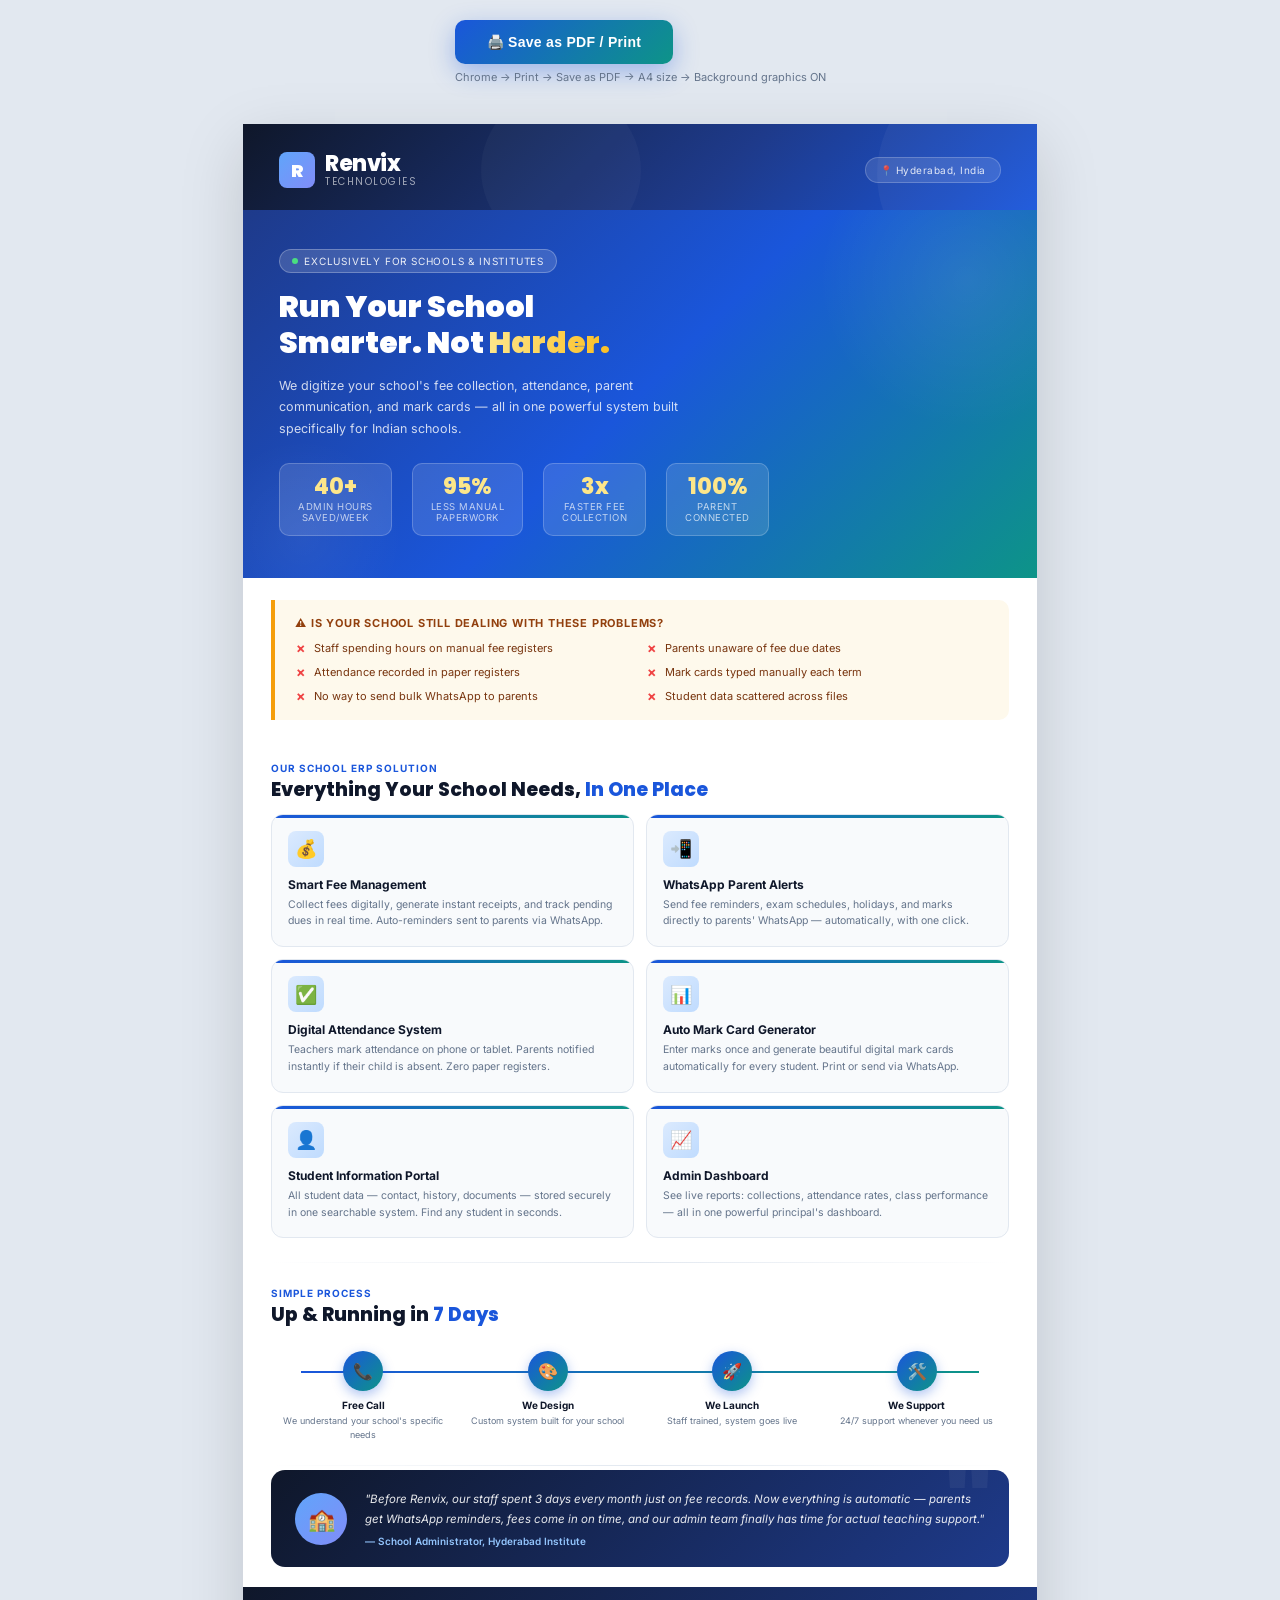
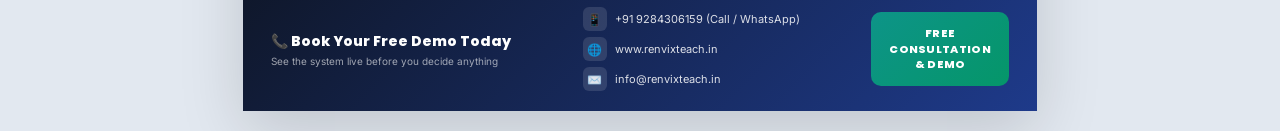
==== brochure-school.html @ f48c3bbe "Add school brochure page and link it from the landing page services and solutions" ====
<!DOCTYPE html>
<html lang="en">
<head>
  <meta charset="UTF-8">
  <meta name="viewport" content="width=device-width, initial-scale=1.0">
  <title>Renvix Technologies — School Brochure</title>
  <link href="https://fonts.googleapis.com/css2?family=Inter:wght@300;400;500;600;700;800;900&family=Poppins:wght@400;600;700;800;900&display=swap" rel="stylesheet">
  <style>
    * {
      margin: 0;
      padding: 0;
      box-sizing: border-box;
      -webkit-print-color-adjust: exact;
      print-color-adjust: exact;
    }

    :root {
      --blue:    #1a56db;
      --blue-dk: #1240a8;
      --teal:    #0d9488;
      --gold:    #f59e0b;
      --dark:    #0f172a;
      --gray:    #64748b;
      --light:   #f8fafc;
      --white:   #ffffff;
    }

    body {
      font-family: 'Inter', sans-serif;
      background: #e2e8f0;
      color: var(--dark);
    }

    /* ── PAGE WRAPPER ── */
    .page {
      width: 210mm;
      min-height: 297mm;
      background: var(--white);
      margin: 20px auto;
      overflow: hidden;
      box-shadow: 0 20px 60px rgba(0,0,0,0.15);
      position: relative;
    }

    /* ═══════════════════════════════
       PAGE 1 — FRONT
    ═══════════════════════════════ */

    /* ── HEADER BAND ── */
    .header {
      background: linear-gradient(135deg, #0f172a 0%, #1e3a8a 60%, #1a56db 100%);
      padding: 28px 36px 22px;
      position: relative;
      overflow: hidden;
    }
    .header::before {
      content: '';
      position: absolute;
      top: -60px; right: -60px;
      width: 220px; height: 220px;
      background: rgba(255,255,255,0.04);
      border-radius: 50%;
    }
    .header::after {
      content: '';
      position: absolute;
      bottom: -40px; left: 30%;
      width: 160px; height: 160px;
      background: rgba(255,255,255,0.03);
      border-radius: 50%;
    }

    .header-inner {
      display: flex;
      align-items: center;
      justify-content: space-between;
      position: relative;
      z-index: 2;
    }

    .logo-wrap {
      display: flex;
      align-items: center;
      gap: 10px;
    }
    .logo-dot {
      width: 36px; height: 36px;
      background: linear-gradient(135deg, #60a5fa, #818cf8);
      border-radius: 8px;
      display: flex; align-items: center; justify-content: center;
      font-family: 'Poppins', sans-serif;
      font-weight: 900;
      color: white;
      font-size: 18px;
      flex-shrink: 0;
    }
    .logo-text {
      font-family: 'Poppins', sans-serif;
      font-size: 22px;
      font-weight: 800;
      color: white;
      letter-spacing: -0.5px;
      line-height: 1;
    }
    .logo-text span {
      display: block;
      font-size: 10px;
      font-weight: 400;
      color: rgba(255,255,255,0.6);
      letter-spacing: 1.5px;
      text-transform: uppercase;
      margin-top: 2px;
    }

    .header-badge {
      background: rgba(255,255,255,0.12);
      border: 1px solid rgba(255,255,255,0.2);
      border-radius: 20px;
      padding: 6px 14px;
      font-size: 10px;
      color: rgba(255,255,255,0.85);
      letter-spacing: 0.5px;
    }

    /* ── HERO SECTION ── */
    .hero {
      background: linear-gradient(135deg, #1e3a8a 0%, #1a56db 50%, #0d9488 100%);
      padding: 38px 36px 42px;
      position: relative;
      overflow: hidden;
    }
    .hero::before {
      content: '';
      position: absolute;
      top: -80px; right: -80px;
      width: 300px; height: 300px;
      background: radial-gradient(circle, rgba(255,255,255,0.08) 0%, transparent 70%);
      border-radius: 50%;
    }
    .hero::after {
      content: '';
      position: absolute;
      bottom: -60px; left: -40px;
      width: 200px; height: 200px;
      background: radial-gradient(circle, rgba(255,255,255,0.05) 0%, transparent 70%);
      border-radius: 50%;
    }

    .hero-tag {
      display: inline-flex;
      align-items: center;
      gap: 6px;
      background: rgba(255,255,255,0.15);
      border: 1px solid rgba(255,255,255,0.25);
      border-radius: 20px;
      padding: 5px 12px;
      font-size: 10px;
      color: rgba(255,255,255,0.9);
      letter-spacing: 0.8px;
      text-transform: uppercase;
      margin-bottom: 16px;
      position: relative;
      z-index: 2;
    }
    .hero-tag::before {
      content: '';
      width: 6px; height: 6px;
      background: #4ade80;
      border-radius: 50%;
      animation: pulse 2s infinite;
    }
    @keyframes pulse {
      0%, 100% { opacity: 1; }
      50% { opacity: 0.4; }
    }

    .hero h1 {
      font-family: 'Poppins', sans-serif;
      font-size: 30px;
      font-weight: 900;
      color: white;
      line-height: 1.2;
      margin-bottom: 14px;
      position: relative;
      z-index: 2;
    }
    .hero h1 em {
      font-style: normal;
      background: linear-gradient(90deg, #fde68a, #fbbf24);
      -webkit-background-clip: text;
      -webkit-text-fill-color: transparent;
      background-clip: text;
    }

    .hero-sub {
      font-size: 12.5px;
      color: rgba(255,255,255,0.8);
      line-height: 1.7;
      max-width: 440px;
      position: relative;
      z-index: 2;
      margin-bottom: 24px;
    }

    .hero-stats {
      display: flex;
      gap: 20px;
      position: relative;
      z-index: 2;
    }
    .stat-box {
      background: rgba(255,255,255,0.12);
      border: 1px solid rgba(255,255,255,0.2);
      border-radius: 10px;
      padding: 12px 18px;
      text-align: center;
    }
    .stat-box .val {
      font-family: 'Poppins', sans-serif;
      font-size: 22px;
      font-weight: 800;
      color: #fde68a;
      line-height: 1;
    }
    .stat-box .lbl {
      font-size: 9.5px;
      color: rgba(255,255,255,0.7);
      margin-top: 3px;
      text-transform: uppercase;
      letter-spacing: 0.5px;
    }

    /* ── PAIN POINTS ── */
    .pain-section {
      background: #fef9ec;
      border-left: 4px solid var(--gold);
      margin: 22px 28px;
      border-radius: 0 10px 10px 0;
      padding: 16px 20px;
    }
    .pain-title {
      font-size: 11px;
      font-weight: 700;
      color: #92400e;
      text-transform: uppercase;
      letter-spacing: 0.8px;
      margin-bottom: 10px;
      display: flex;
      align-items: center;
      gap: 6px;
    }
    .pain-grid {
      display: grid;
      grid-template-columns: 1fr 1fr;
      gap: 8px;
    }
    .pain-item {
      display: flex;
      align-items: center;
      gap: 8px;
      font-size: 11px;
      color: #78350f;
    }
    .pain-item::before {
      content: '✗';
      color: #ef4444;
      font-weight: 700;
      font-size: 13px;
      flex-shrink: 0;
    }

    /* ── SECTION TITLE ── */
    .section-title {
      padding: 20px 28px 12px;
    }
    .section-tag {
      font-size: 10px;
      font-weight: 700;
      color: var(--blue);
      text-transform: uppercase;
      letter-spacing: 1px;
      display: block;
      margin-bottom: 5px;
    }
    .section-title h2 {
      font-family: 'Poppins', sans-serif;
      font-size: 19px;
      font-weight: 800;
      color: var(--dark);
      line-height: 1.2;
    }
    .section-title h2 span {
      color: var(--blue);
    }

    /* ── FEATURES GRID ── */
    .features-grid {
      display: grid;
      grid-template-columns: 1fr 1fr;
      gap: 12px;
      padding: 0 28px 20px;
    }
    .feature-card {
      background: var(--light);
      border: 1px solid #e2e8f0;
      border-radius: 12px;
      padding: 16px;
      position: relative;
      overflow: hidden;
    }
    .feature-card::before {
      content: '';
      position: absolute;
      top: 0; left: 0; right: 0;
      height: 3px;
      background: linear-gradient(90deg, var(--blue), var(--teal));
    }
    .feature-icon {
      width: 36px; height: 36px;
      border-radius: 8px;
      background: linear-gradient(135deg, #dbeafe, #bfdbfe);
      display: flex; align-items: center; justify-content: center;
      margin-bottom: 10px;
      font-size: 18px;
    }
    .feature-card h4 {
      font-size: 12px;
      font-weight: 700;
      color: var(--dark);
      margin-bottom: 5px;
    }
    .feature-card p {
      font-size: 10.5px;
      color: var(--gray);
      line-height: 1.6;
    }

    /* ── DIVIDER ── */
    .divider {
      height: 1px;
      background: linear-gradient(90deg, transparent, #e2e8f0, transparent);
      margin: 4px 28px;
    }

    /* ── HOW IT WORKS ── */
    .steps-row {
      display: flex;
      gap: 0;
      padding: 12px 28px 20px;
      position: relative;
    }
    .steps-row::before {
      content: '';
      position: absolute;
      top: 32px;
      left: 58px;
      right: 58px;
      height: 2px;
      background: linear-gradient(90deg, var(--blue), var(--teal));
      z-index: 0;
    }
    .step {
      flex: 1;
      text-align: center;
      position: relative;
      z-index: 1;
    }
    .step-circle {
      width: 40px; height: 40px;
      border-radius: 50%;
      background: linear-gradient(135deg, var(--blue), var(--teal));
      display: flex; align-items: center; justify-content: center;
      margin: 0 auto 8px;
      font-size: 16px;
      color: white;
      font-weight: 700;
      box-shadow: 0 4px 12px rgba(26,86,219,0.35);
    }
    .step h5 {
      font-size: 10px;
      font-weight: 700;
      color: var(--dark);
      margin-bottom: 3px;
    }
    .step p {
      font-size: 9px;
      color: var(--gray);
      line-height: 1.5;
      padding: 0 4px;
    }

    /* ── TESTIMONIAL / HIGHLIGHT ── */
    .highlight-box {
      margin: 4px 28px 20px;
      background: linear-gradient(135deg, #0f172a, #1e3a8a);
      border-radius: 14px;
      padding: 20px 24px;
      display: flex;
      align-items: center;
      gap: 18px;
      position: relative;
      overflow: hidden;
    }
    .highlight-box::after {
      content: '"';
      position: absolute;
      top: -10px; right: 16px;
      font-size: 100px;
      font-family: 'Poppins', sans-serif;
      font-weight: 900;
      color: rgba(255,255,255,0.05);
      line-height: 1;
    }
    .highlight-avatar {
      width: 52px; height: 52px;
      border-radius: 50%;
      background: linear-gradient(135deg, #60a5fa, #818cf8);
      display: flex; align-items: center; justify-content: center;
      font-size: 22px;
      flex-shrink: 0;
    }
    .highlight-text p {
      font-size: 11.5px;
      color: rgba(255,255,255,0.9);
      line-height: 1.7;
      font-style: italic;
    }
    .highlight-author {
      font-size: 10px;
      color: #93c5fd;
      margin-top: 6px;
      font-weight: 600;
      font-style: normal;
    }

    /* ── CONTACT FOOTER ── */
    .contact-footer {
      background: linear-gradient(135deg, #0f172a, #1e3a8a);
      padding: 20px 28px;
      display: flex;
      align-items: center;
      justify-content: space-between;
      gap: 16px;
    }
    .contact-footer .cta-text h3 {
      font-family: 'Poppins', sans-serif;
      font-size: 14px;
      font-weight: 800;
      color: white;
      margin-bottom: 3px;
    }
    .contact-footer .cta-text p {
      font-size: 10px;
      color: rgba(255,255,255,0.6);
    }
    .contact-items {
      display: flex;
      flex-direction: column;
      gap: 6px;
    }
    .contact-item {
      display: flex;
      align-items: center;
      gap: 8px;
      font-size: 11px;
      color: rgba(255,255,255,0.85);
    }
    .contact-item .icon {
      width: 24px; height: 24px;
      border-radius: 6px;
      background: rgba(255,255,255,0.12);
      display: flex; align-items: center; justify-content: center;
      font-size: 12px;
      flex-shrink: 0;
    }
    .free-pill {
      background: linear-gradient(135deg, var(--teal), #059669);
      border-radius: 10px;
      padding: 14px 18px;
      text-align: center;
      flex-shrink: 0;
    }
    .free-pill span {
      display: block;
      font-family: 'Poppins', sans-serif;
      font-weight: 800;
      color: white;
      font-size: 11px;
      line-height: 1.4;
      text-transform: uppercase;
      letter-spacing: 0.3px;
    }

    /* ── PRINT BUTTON (screen only) ── */
    .print-btn {
      display: flex;
      justify-content: center;
      gap: 12px;
      padding: 20px;
      font-family: 'Inter', sans-serif;
    }
    .print-btn button {
      background: linear-gradient(135deg, #1a56db, #0d9488);
      color: white;
      border: none;
      padding: 14px 32px;
      border-radius: 10px;
      font-size: 14px;
      font-weight: 700;
      cursor: pointer;
      letter-spacing: 0.3px;
      box-shadow: 0 8px 24px rgba(26,86,219,0.35);
      transition: transform 0.2s;
    }
    .print-btn button:hover { transform: translateY(-2px); }
    .print-btn .hint {
      font-size: 11px;
      color: #64748b;
      text-align: center;
      margin-top: 6px;
    }

    @media print {
      body { background: white; }
      .print-btn { display: none; }
      .page {
        margin: 0;
        box-shadow: none;
        width: 100%;
      }
    }
  </style>
</head>
<body>

<!-- PRINT BUTTON (only shows on screen) -->
<div class="print-btn">
  <div>
    <button onclick="window.print()">🖨️ Save as PDF / Print</button>
    <p class="hint">Chrome → Print → Save as PDF → A4 size → Background graphics ON</p>
  </div>
</div>

<!-- ═══════ PAGE ═══════ -->
<div class="page">

  <!-- HEADER -->
  <div class="header">
    <div class="header-inner">
      <div class="logo-wrap">
        <div class="logo-dot">R</div>
        <div class="logo-text">
          Renvix
          <span>Technologies</span>
        </div>
      </div>
      <div class="header-badge">📍 Hyderabad, India</div>
    </div>
  </div>

  <!-- HERO -->
  <div class="hero">
    <div class="hero-tag">Exclusively For Schools & Institutes</div>
    <h1>Run Your School<br>Smarter. Not <em>Harder.</em></h1>
    <p class="hero-sub">
      We digitize your school's fee collection, attendance, parent communication, and mark cards — 
      all in one powerful system built specifically for Indian schools.
    </p>
    <div class="hero-stats">
      <div class="stat-box">
        <div class="val">40+</div>
        <div class="lbl">Admin Hours<br>Saved/Week</div>
      </div>
      <div class="stat-box">
        <div class="val">95%</div>
        <div class="lbl">Less Manual<br>Paperwork</div>
      </div>
      <div class="stat-box">
        <div class="val">3x</div>
        <div class="lbl">Faster Fee<br>Collection</div>
      </div>
      <div class="stat-box">
        <div class="val">100%</div>
        <div class="lbl">Parent<br>Connected</div>
      </div>
    </div>
  </div>

  <!-- PAIN POINTS -->
  <div class="pain-section">
    <div class="pain-title">⚠️ Is Your School Still Dealing With These Problems?</div>
    <div class="pain-grid">
      <div class="pain-item">Staff spending hours on manual fee registers</div>
      <div class="pain-item">Parents unaware of fee due dates</div>
      <div class="pain-item">Attendance recorded in paper registers</div>
      <div class="pain-item">Mark cards typed manually each term</div>
      <div class="pain-item">No way to send bulk WhatsApp to parents</div>
      <div class="pain-item">Student data scattered across files</div>
    </div>
  </div>

  <!-- FEATURES -->
  <div class="section-title">
    <span class="section-tag">Our School ERP Solution</span>
    <h2>Everything Your School Needs, <span>In One Place</span></h2>
  </div>

  <div class="features-grid">
    <div class="feature-card">
      <div class="feature-icon">💰</div>
      <h4>Smart Fee Management</h4>
      <p>Collect fees digitally, generate instant receipts, and track pending dues in real time. Auto-reminders sent to parents via WhatsApp.</p>
    </div>
    <div class="feature-card">
      <div class="feature-icon">📲</div>
      <h4>WhatsApp Parent Alerts</h4>
      <p>Send fee reminders, exam schedules, holidays, and marks directly to parents' WhatsApp — automatically, with one click.</p>
    </div>
    <div class="feature-card">
      <div class="feature-icon">✅</div>
      <h4>Digital Attendance System</h4>
      <p>Teachers mark attendance on phone or tablet. Parents notified instantly if their child is absent. Zero paper registers.</p>
    </div>
    <div class="feature-card">
      <div class="feature-icon">📊</div>
      <h4>Auto Mark Card Generator</h4>
      <p>Enter marks once and generate beautiful digital mark cards automatically for every student. Print or send via WhatsApp.</p>
    </div>
    <div class="feature-card">
      <div class="feature-icon">👤</div>
      <h4>Student Information Portal</h4>
      <p>All student data — contact, history, documents — stored securely in one searchable system. Find any student in seconds.</p>
    </div>
    <div class="feature-card">
      <div class="feature-icon">📈</div>
      <h4>Admin Dashboard</h4>
      <p>See live reports: collections, attendance rates, class performance — all in one powerful principal's dashboard.</p>
    </div>
  </div>

  <div class="divider"></div>

  <!-- HOW IT WORKS -->
  <div class="section-title">
    <span class="section-tag">Simple Process</span>
    <h2>Up & Running in <span>7 Days</span></h2>
  </div>

  <div class="steps-row">
    <div class="step">
      <div class="step-circle">📞</div>
      <h5>Free Call</h5>
      <p>We understand your school's specific needs</p>
    </div>
    <div class="step">
      <div class="step-circle">🎨</div>
      <h5>We Design</h5>
      <p>Custom system built for your school</p>
    </div>
    <div class="step">
      <div class="step-circle">🚀</div>
      <h5>We Launch</h5>
      <p>Staff trained, system goes live</p>
    </div>
    <div class="step">
      <div class="step-circle">🛠️</div>
      <h5>We Support</h5>
      <p>24/7 support whenever you need us</p>
    </div>
  </div>

  <div class="divider"></div>

  <!-- HIGHLIGHT BOX -->
  <div class="highlight-box">
    <div class="highlight-avatar">🏫</div>
    <div class="highlight-text">
      <p>"Before Renvix, our staff spent 3 days every month just on fee records.
         Now everything is automatic — parents get WhatsApp reminders, fees come
         in on time, and our admin team finally has time for actual teaching support."</p>
      <div class="highlight-author">— School Administrator, Hyderabad Institute</div>
    </div>
  </div>

  <!-- CONTACT FOOTER -->
  <div class="contact-footer">
    <div class="cta-text">
      <h3>📞 Book Your Free Demo Today</h3>
      <p>See the system live before you decide anything</p>
    </div>
    <div class="contact-items">
      <div class="contact-item">
        <div class="icon">📱</div>
        <span>+91 9284306159 (Call / WhatsApp)</span>
      </div>
      <div class="contact-item">
        <div class="icon">🌐</div>
        <span>www.renvixteach.in</span>
      </div>
      <div class="contact-item">
        <div class="icon">✉️</div>
        <span>info@renvixteach.in</span>
      </div>
    </div>
    <div class="free-pill">
      <span>FREE</span>
      <span>Consultation</span>
      <span>& Demo</span>
    </div>
  </div>

</div>
<!-- end page -->

</body>
</html>
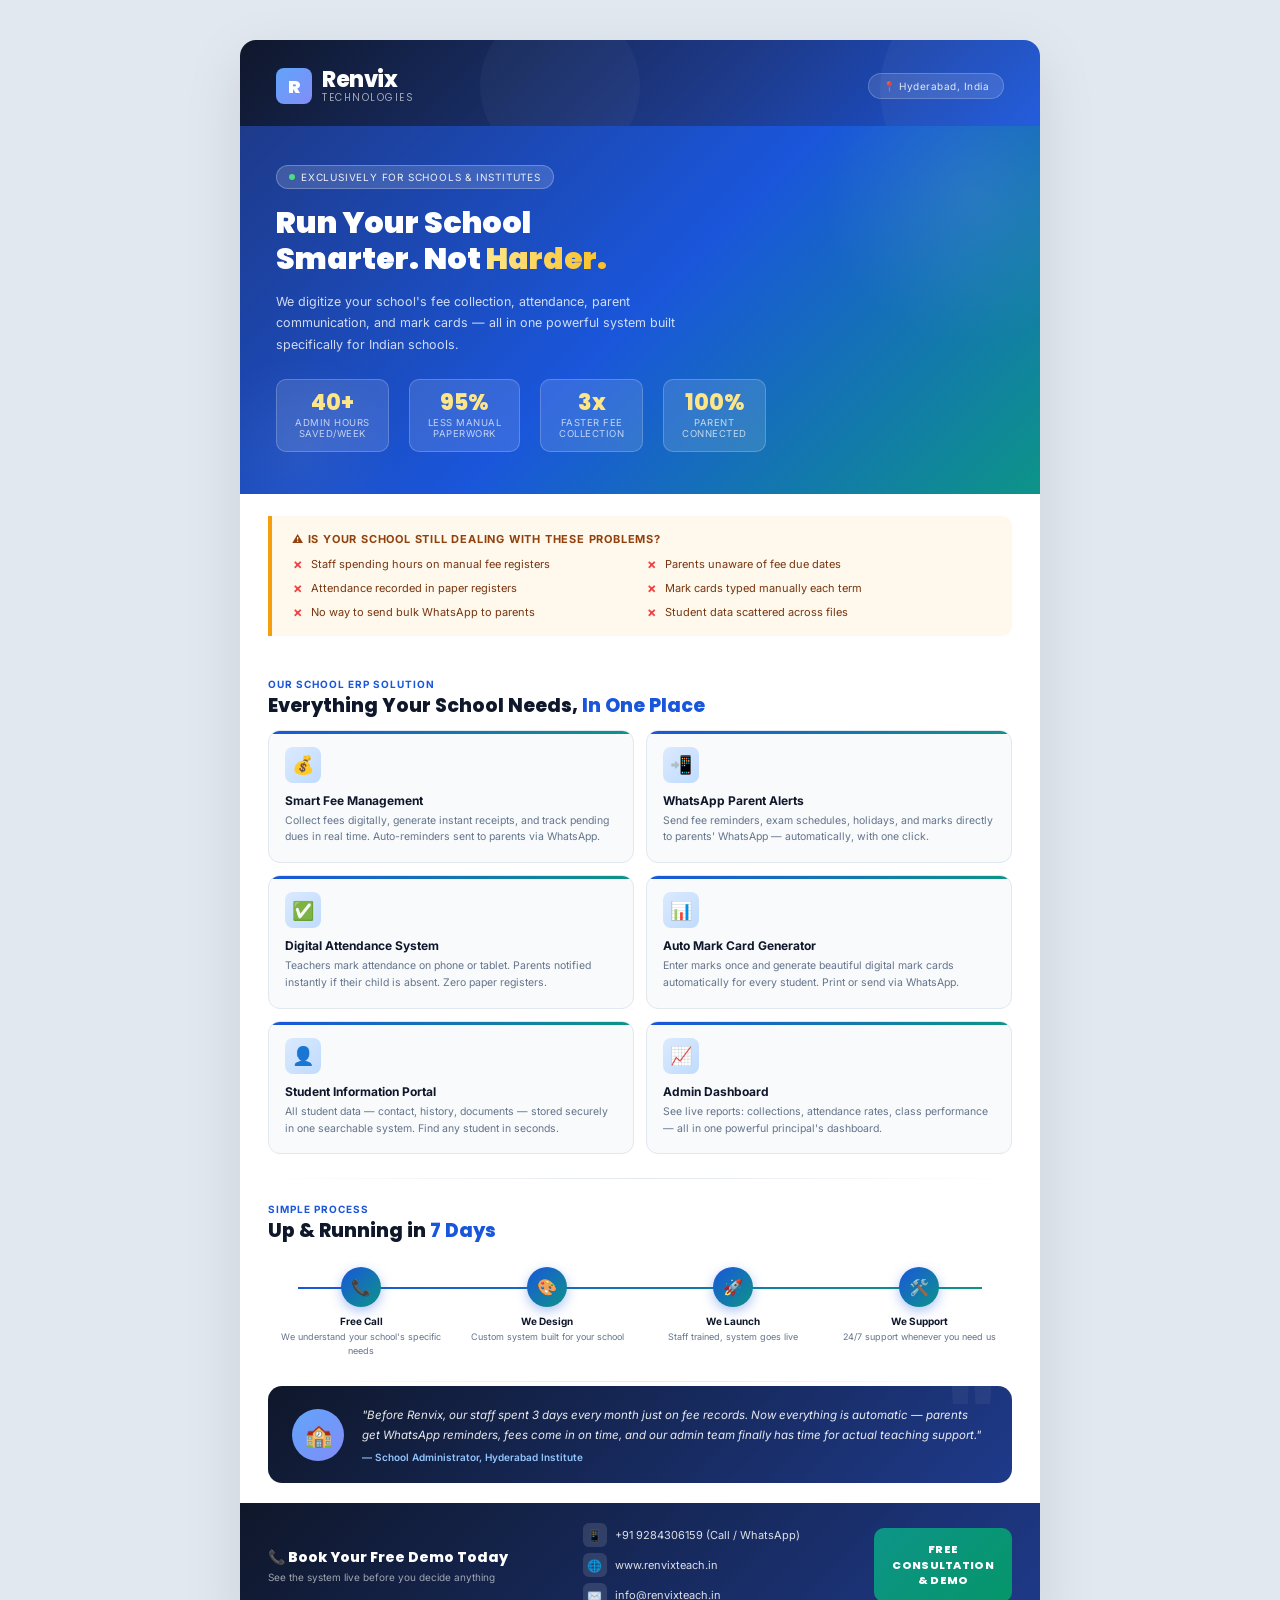
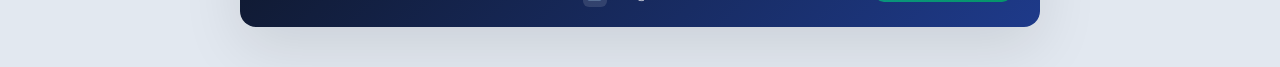
==== commit 3722a7e1: "Make school brochure mobile responsive and remove print controls" ====
--- a/brochure-school.html
+++ b/brochure-school.html
@@ -33,13 +33,15 @@
 
     /* ── PAGE WRAPPER ── */
     .page {
-      width: 210mm;
-      min-height: 297mm;
+      width: 100%;
+      max-width: 800px;
+      min-height: auto;
       background: var(--white);
-      margin: 20px auto;
+      margin: 40px auto;
       overflow: hidden;
-      box-shadow: 0 20px 60px rgba(0,0,0,0.15);
-      position: relative;
+      box-shadow: 0 20px 60px rgba(0,0,0,0.1);
+      position: relative;
+      border-radius: 16px;
     }
 
     /* ═══════════════════════════════
@@ -491,55 +493,123 @@
       letter-spacing: 0.3px;
     }
 
-    /* ── PRINT BUTTON (screen only) ── */
-    .print-btn {
-      display: flex;
-      justify-content: center;
-      gap: 12px;
-      padding: 20px;
-      font-family: 'Inter', sans-serif;
-    }
-    .print-btn button {
-      background: linear-gradient(135deg, #1a56db, #0d9488);
-      color: white;
-      border: none;
-      padding: 14px 32px;
-      border-radius: 10px;
-      font-size: 14px;
-      font-weight: 700;
-      cursor: pointer;
-      letter-spacing: 0.3px;
-      box-shadow: 0 8px 24px rgba(26,86,219,0.35);
-      transition: transform 0.2s;
-    }
-    .print-btn button:hover { transform: translateY(-2px); }
-    .print-btn .hint {
-      font-size: 11px;
-      color: #64748b;
-      text-align: center;
-      margin-top: 6px;
-    }
-
-    @media print {
-      body { background: white; }
-      .print-btn { display: none; }
+    /* ── MOBILE RESPONSIVENESS ── */
+    @media (max-width: 768px) {
+      body {
+        background: #f8fafc;
+      }
       .page {
         margin: 0;
+        border-radius: 0;
         box-shadow: none;
+      }
+      .header {
+        padding: 24px 20px 18px;
+      }
+      .logo-text {
+        font-size: 20px;
+      }
+      .hero {
+        padding: 30px 20px 35px;
+      }
+      .hero h1 {
+        font-size: 26px;
+      }
+      .hero-sub {
+        font-size: 12px;
+      }
+      .hero-stats {
+        flex-wrap: wrap;
+        gap: 12px;
+      }
+      .stat-box {
+        flex: 1 1 calc(50% - 6px);
+        padding: 10px 14px;
+      }
+      .stat-box .val {
+        font-size: 20px;
+      }
+      .pain-section {
+        margin: 20px;
+        padding: 14px 16px;
+      }
+      .pain-grid {
+        grid-template-columns: 1fr;
+        gap: 10px;
+      }
+      .section-title {
+        padding: 20px 20px 10px;
+      }
+      .section-title h2 {
+        font-size: 18px;
+      }
+      .features-grid {
+        grid-template-columns: 1fr;
+        gap: 16px;
+        padding: 0 20px 20px;
+      }
+      .divider {
+        margin: 4px 20px;
+      }
+      .steps-row {
+        flex-direction: column;
+        gap: 20px;
+        padding: 12px 20px 20px;
+      }
+      .steps-row::before {
+        display: none;
+      }
+      .step {
+        display: flex;
+        text-align: left;
+        align-items: center;
+        gap: 16px;
+      }
+      .step-circle {
+        margin: 0;
+        flex-shrink: 0;
+      }
+      .highlight-box {
+        margin: 4px 20px 20px;
+        padding: 16px;
+        flex-direction: column;
+        align-items: flex-start;
+        gap: 12px;
+      }
+      .contact-footer {
+        flex-direction: column;
+        align-items: stretch;
+        padding: 24px 20px;
+        gap: 20px;
+      }
+      .contact-footer .cta-text {
+        text-align: center;
+      }
+      .contact-items {
+        align-items: center;
+      }
+      .free-pill {
+        width: 100%;
+        max-width: 280px;
+        margin: 0 auto;
+      }
+    }
+
+    @media (max-width: 480px) {
+      .hero h1 {
+        font-size: 22px;
+      }
+      .hero-stats {
+        flex-direction: column;
+        gap: 10px;
+      }
+      .stat-box {
         width: 100%;
       }
     }
   </style>
 </head>
 <body>
-
-<!-- PRINT BUTTON (only shows on screen) -->
-<div class="print-btn">
-  <div>
-    <button onclick="window.print()">🖨️ Save as PDF / Print</button>
-    <p class="hint">Chrome → Print → Save as PDF → A4 size → Background graphics ON</p>
-  </div>
-</div>
 
 <!-- ═══════ PAGE ═══════ -->
 <div class="page">
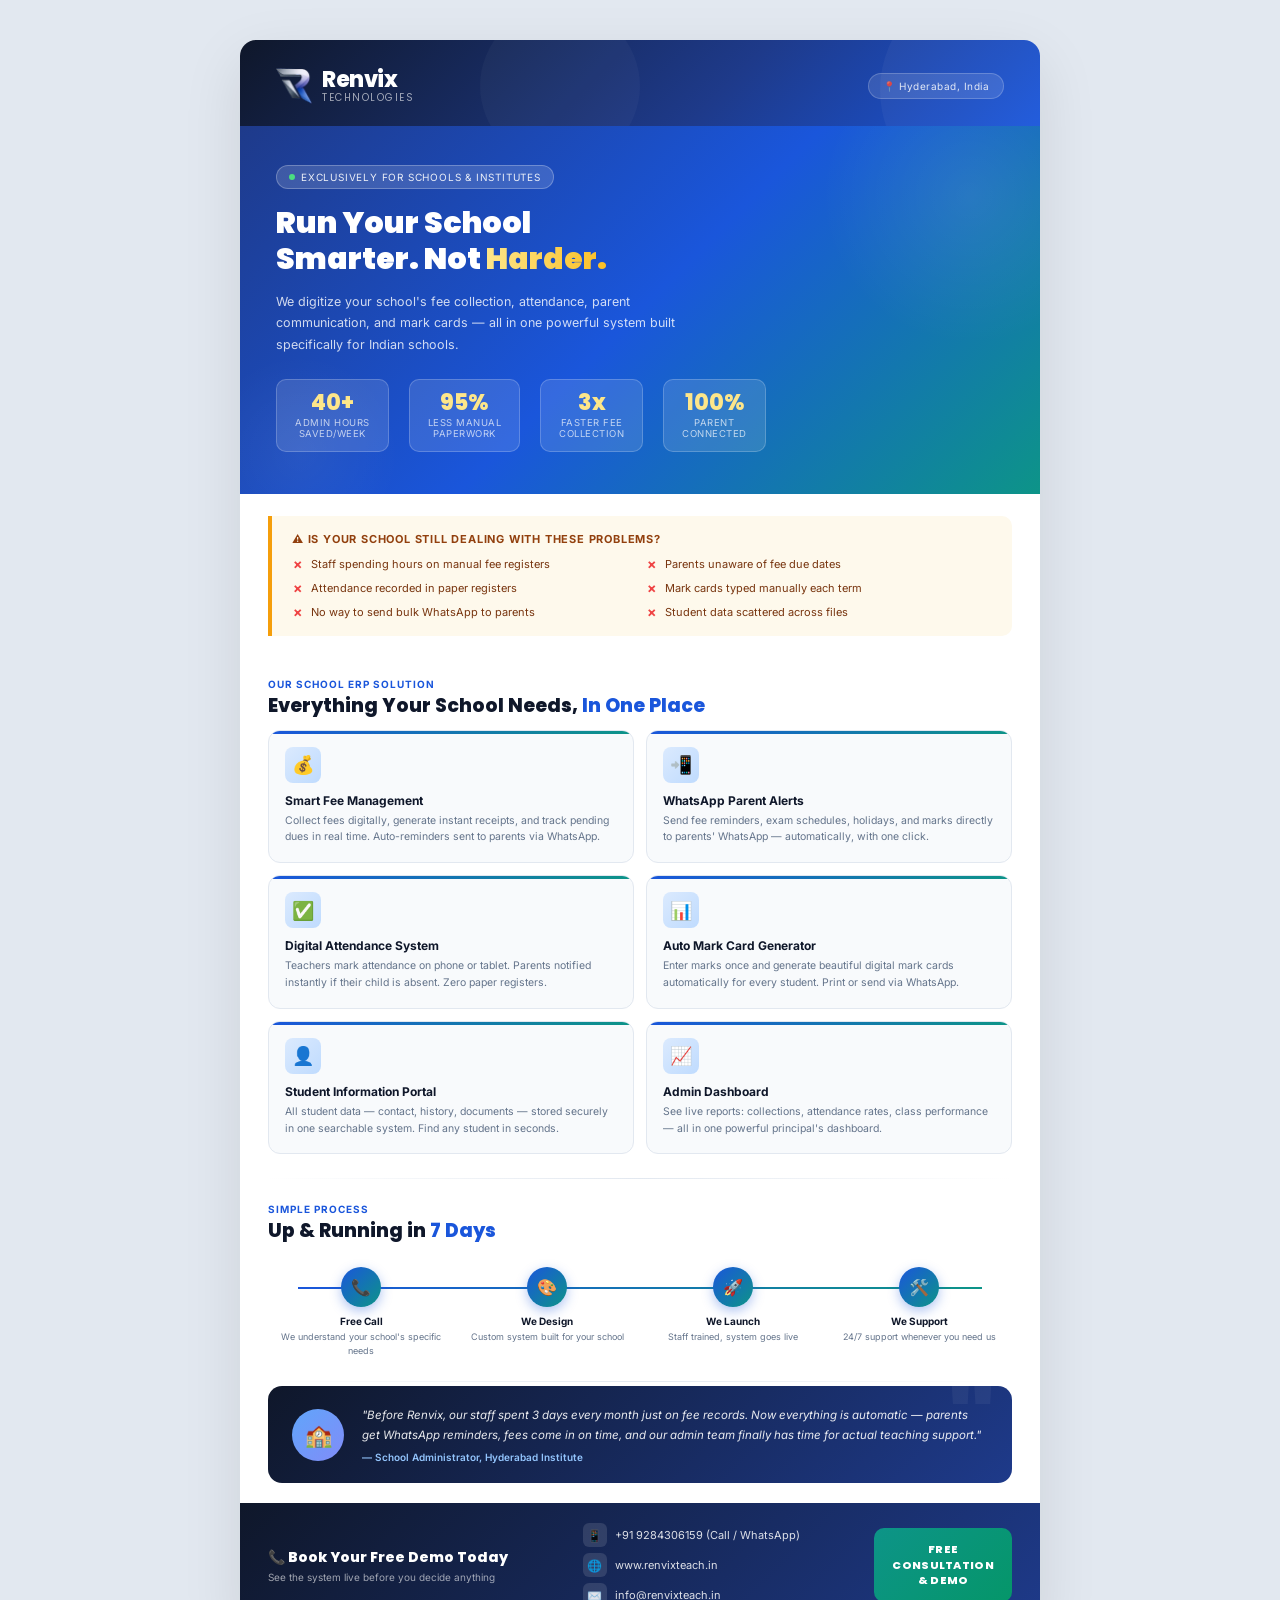
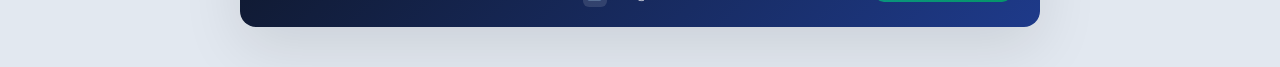
==== commit 840b092b: "Integrate new logo, favicon, and SEO keywords for Renvix Tech" ====
--- a/brochure-school.html
+++ b/brochure-school.html
@@ -4,6 +4,9 @@
   <meta charset="UTF-8">
   <meta name="viewport" content="width=device-width, initial-scale=1.0">
   <title>Renvix Technologies — School Brochure</title>
+  <!-- Favicon -->
+  <link rel="icon" type="image/png" href="favicon.png?v=1.2">
+  <link rel="apple-touch-icon" href="logo_icon.png?v=1.2">
   <link href="https://fonts.googleapis.com/css2?family=Inter:wght@300;400;500;600;700;800;900&family=Poppins:wght@400;600;700;800;900&display=swap" rel="stylesheet">
   <style>
     * {
@@ -85,15 +88,10 @@
       align-items: center;
       gap: 10px;
     }
-    .logo-dot {
-      width: 36px; height: 36px;
-      background: linear-gradient(135deg, #60a5fa, #818cf8);
-      border-radius: 8px;
-      display: flex; align-items: center; justify-content: center;
-      font-family: 'Poppins', sans-serif;
-      font-weight: 900;
-      color: white;
-      font-size: 18px;
+    .logo-img {
+      width: 36px;
+      height: 36px;
+      object-fit: contain;
       flex-shrink: 0;
     }
     .logo-text {
@@ -618,7 +616,7 @@
   <div class="header">
     <div class="header-inner">
       <div class="logo-wrap">
-        <div class="logo-dot">R</div>
+        <img src="logo_icon.png" alt="Renvix Technologies Logo" class="logo-img">
         <div class="logo-text">
           Renvix
           <span>Technologies</span>
